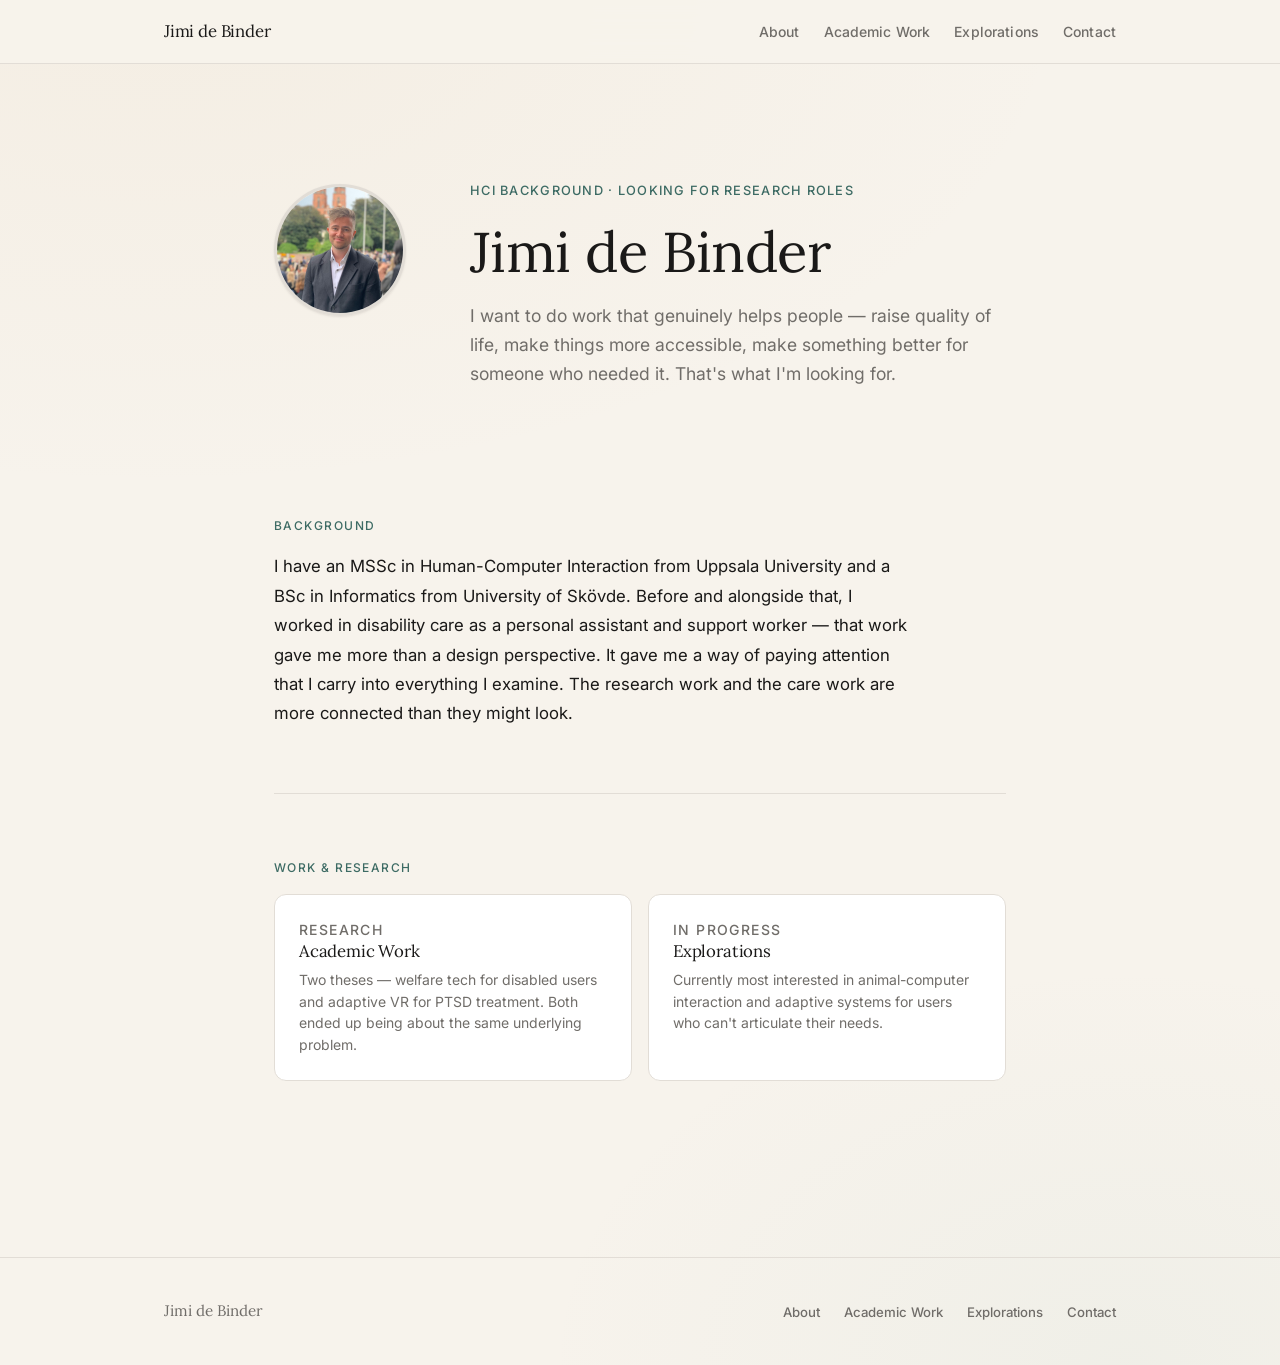
==== index.html @ 4f7fe260 "Remove experience page from nav/footer, update explorations and contact copy Co-Authored-By: Claude " ====
<!DOCTYPE html>
<html lang="en">
<head>
  <meta charset="UTF-8">
  <meta name="viewport" content="width=device-width, initial-scale=1.0">
  <title>Jimi de Binder — HCI & Interaction Design</title>
  <meta name="description" content="HCI graduate and interaction designer with a background in adaptive systems, assistive technology, and disability care. Looking for research roles.">
  <link rel="preconnect" href="https://fonts.googleapis.com">
  <link rel="preconnect" href="https://fonts.gstatic.com" crossorigin>
  <link href="https://fonts.googleapis.com/css2?family=Lora:ital,wght@0,400;0,500;0,600;1,400;1,500&family=Inter:wght@300;400;500;600&display=swap" rel="stylesheet">
  <link rel="stylesheet" href="styles.css">
</head>
<body>

  <nav class="site-nav">
    <div class="nav-inner">
      <a href="index.html" class="nav-logo">Jimi de Binder</a>
      <button class="nav-toggle" aria-label="Toggle navigation" aria-expanded="false">
        <span></span><span></span><span></span>
      </button>
      <ul class="nav-links">
        <li><a href="about.html">About</a></li>
        <li><a href="academic.html">Academic Work</a></li>
        <li><a href="explorations.html">Explorations</a></li>
        <li><a href="contact.html">Contact</a></li>
      </ul>
    </div>
  </nav>

  <main>
    <div class="container">

      <section class="hero">
        <div class="hero-photo-wrap">
          <img src="jimi.jpg" alt="Jimi de Binder" class="hero-photo">
          <p class="hero-photo-caption">Taken outside the building where the graduation ceremony was held in Uppsala, 2024.</p>
        </div>
        <div class="hero-text">
          <span class="hero-label">HCI Background &middot; Looking for Research Roles</span>
          <h1>Jimi de Binder</h1>
          <p class="hero-subtitle">I want to do work that genuinely helps people — raise quality of life, make things more accessible, make something better for someone who needed it. That's what I'm looking for.</p>
        </div>
      </section>

      <section class="section reveal">
        <span class="section-label">Background</span>
        <p style="font-size: 1.05rem; line-height: 1.75; max-width: 640px;">I have an MSSc in Human-Computer Interaction from Uppsala University and a BSc in Informatics from University of Skövde. Before and alongside that, I worked in disability care as a personal assistant and support worker — that work gave me more than a design perspective. It gave me a way of paying attention that I carry into everything I examine. The research work and the care work are more connected than they might look.</p>
      </section>

      <section class="section reveal" style="transition-delay: 0.05s">
        <span class="section-label">Work &amp; Research</span>
        <div class="section-cards">
          <a href="academic.html" class="section-card">
            <p class="section-card-label">Research</p>
            <h3>Academic Work</h3>
            <p>Two theses — welfare tech for disabled users and adaptive VR for PTSD treatment. Both ended up being about the same underlying problem.</p>
          </a>
          <a href="explorations.html" class="section-card">
            <p class="section-card-label">In progress</p>
            <h3>Explorations</h3>
            <p>Currently most interested in animal-computer interaction and adaptive systems for users who can't articulate their needs.</p>
          </a>
        </div>
      </section>

    </div>
  </main>

  <footer class="site-footer">
    <div class="footer-inner">
      <span class="footer-name">Jimi de Binder</span>
      <ul class="footer-links">
        <li><a href="about.html">About</a></li>
        <li><a href="academic.html">Academic Work</a></li>
        <li><a href="explorations.html">Explorations</a></li>
        <li><a href="contact.html">Contact</a></li>
      </ul>
    </div>
  </footer>

  <script src="script.js"></script>
</body>
</html>
---- styles.css ----
@import url('https://fonts.googleapis.com/css2?family=Lora:ital,wght@0,400;0,500;0,600;1,400;1,500&family=Inter:wght@300;400;500;600&display=swap');

/* ===== CUSTOM PROPERTIES ===== */
:root {
  --color-bg: #F7F3EC;
  --color-surface: #FFFFFF;
  --color-text: #1A1918;
  --color-text-muted: #706D69;
  --color-accent: #3D6B64;
  --color-accent-dark: #2E5450;
  --color-accent-light: #E6F0EF;
  --color-border: #E2DDD6;
  --color-nav-bg: rgba(247, 243, 236, 0.96);

  --font-display: 'Lora', Georgia, serif;
  --font-body: 'Inter', system-ui, -apple-system, sans-serif;

  --space-xs: 0.5rem;
  --space-sm: 1rem;
  --space-md: 1.5rem;
  --space-lg: 2.5rem;
  --space-xl: 4rem;
  --space-2xl: 7rem;

  --max-width: 780px;
  --nav-height: 64px;

  --radius-sm: 6px;
  --radius-md: 12px;

  --transition-fast: 150ms ease;
  --transition-base: 250ms ease;
  --transition-slow: 450ms ease;

  --shadow-sm: 0 1px 3px rgba(26, 25, 24, 0.06), 0 1px 2px rgba(26, 25, 24, 0.04);
  --shadow-md: 0 4px 16px rgba(26, 25, 24, 0.09), 0 2px 4px rgba(26, 25, 24, 0.05);
}

/* ===== RESET ===== */
*, *::before, *::after {
  box-sizing: border-box;
  margin: 0;
  padding: 0;
}

html {
  scroll-behavior: smooth;
  font-size: 16px;
}

body {
  font-family: var(--font-body);
  background-color: var(--color-bg);
  background-image:
    radial-gradient(ellipse 110% 55% at 12% 0%, rgba(215, 185, 140, 0.09) 0%, transparent 65%),
    radial-gradient(ellipse 70% 45% at 88% 100%, rgba(140, 185, 175, 0.07) 0%, transparent 65%);
  color: var(--color-text);
  line-height: 1.7;
  -webkit-font-smoothing: antialiased;
  -moz-osx-font-smoothing: grayscale;
}

::selection {
  background: var(--color-accent-light);
  color: var(--color-accent-dark);
}

:focus-visible {
  outline: 2px solid var(--color-accent);
  outline-offset: 3px;
  border-radius: 3px;
}

/* ===== TYPOGRAPHY ===== */
h1, h2, h3, h4 {
  font-family: var(--font-display);
  font-weight: 400;
  line-height: 1.2;
  letter-spacing: -0.01em;
  text-rendering: optimizeLegibility;
}

h1 { font-size: clamp(2.2rem, 5.5vw, 3.5rem); }
h2 { font-size: clamp(1.5rem, 3vw, 2rem); }
h3 { font-size: clamp(1.1rem, 2vw, 1.4rem); }
h4 { font-size: 1.05rem; }

p {
  margin-bottom: var(--space-sm);
}

p:last-child {
  margin-bottom: 0;
}

a {
  color: var(--color-accent);
  text-decoration: none;
  transition: color var(--transition-fast);
}

a:hover {
  color: var(--color-accent-dark);
}

/* ===== LAYOUT ===== */
.container {
  max-width: var(--max-width);
  margin: 0 auto;
  padding: 0 var(--space-md);
}

main {
  padding-bottom: var(--space-2xl);
  min-height: calc(100vh - var(--nav-height) - 160px);
}

/* ===== NAVIGATION ===== */
.site-nav {
  position: sticky;
  top: 0;
  z-index: 100;
  background: var(--color-nav-bg);
  backdrop-filter: blur(14px);
  -webkit-backdrop-filter: blur(14px);
  border-bottom: 1px solid var(--color-border);
  height: var(--nav-height);
}

.nav-inner {
  display: flex;
  align-items: center;
  justify-content: space-between;
  height: 100%;
  max-width: 1000px;
  margin: 0 auto;
  padding: 0 var(--space-md);
}

.nav-logo {
  font-family: var(--font-display);
  font-size: 1.05rem;
  font-weight: 400;
  color: var(--color-text);
  letter-spacing: -0.01em;
  transition: color var(--transition-fast);
}

.nav-logo:hover {
  color: var(--color-accent);
}

.nav-links {
  display: flex;
  list-style: none;
  gap: var(--space-md);
}

.nav-links a {
  font-size: 0.875rem;
  font-weight: 500;
  color: var(--color-text-muted);
  letter-spacing: 0.01em;
  padding-bottom: 3px;
  border-bottom: 2px solid transparent;
  transition: color var(--transition-fast), border-color var(--transition-fast);
}

.nav-links a:hover {
  color: var(--color-text);
  border-bottom-color: var(--color-border);
}

.nav-links a.active {
  color: var(--color-text);
  border-bottom-color: var(--color-accent);
}

/* Mobile nav */
.nav-toggle {
  display: none;
  flex-direction: column;
  justify-content: center;
  background: none;
  border: none;
  cursor: pointer;
  padding: var(--space-xs);
  color: var(--color-text);
  gap: 5px;
}

.nav-toggle span {
  display: block;
  width: 22px;
  height: 2px;
  background: currentColor;
  border-radius: 2px;
  transition: transform var(--transition-base), opacity var(--transition-base);
}

.nav-toggle[aria-expanded="true"] span:nth-child(1) {
  transform: translateY(7px) rotate(45deg);
}

.nav-toggle[aria-expanded="true"] span:nth-child(2) {
  opacity: 0;
}

.nav-toggle[aria-expanded="true"] span:nth-child(3) {
  transform: translateY(-7px) rotate(-45deg);
}

@media (max-width: 640px) {
  .nav-toggle {
    display: flex;
  }

  .nav-links {
    display: none;
    position: absolute;
    top: var(--nav-height);
    left: 0;
    right: 0;
    background: var(--color-bg);
    border-bottom: 1px solid var(--color-border);
    flex-direction: column;
    padding: var(--space-sm) var(--space-md) var(--space-md);
    gap: var(--space-sm);
    box-shadow: 0 8px 24px rgba(26, 25, 24, 0.06);
  }

  .nav-links.open {
    display: flex;
  }

  .nav-links a {
    font-size: 1rem;
    padding: var(--space-xs) 0;
  }
}

/* ===== HERO (landing page) ===== */
.hero {
  display: flex;
  align-items: flex-start;
  gap: var(--space-xl);
  padding: var(--space-2xl) 0 var(--space-xl);
  animation: fadeUp 0.7s ease forwards;
}

.hero-photo-wrap {
  flex-shrink: 0;
  position: relative;
}

.hero-photo {
  width: 132px;
  height: 132px;
  border-radius: 50%;
  object-fit: cover;
  object-position: center top;
  display: block;
  border: 3px solid var(--color-border);
  box-shadow: var(--shadow-sm);
  margin-top: 0.5rem;
  transform: scale(1);
  transition: transform 1.5s ease-out;
}

.hero-photo-wrap:hover .hero-photo {
  transform: scale(1.175);
  transition: transform 0.3s ease-out;
}

.hero-photo-caption {
  position: absolute;
  top: calc(100% + 0.5rem);
  left: 50%;
  transform: translateX(-50%);
  width: 180px;
  text-align: center;
  font-size: 0.7rem;
  line-height: 1.45;
  color: var(--color-text-muted);
  opacity: 0;
  pointer-events: none;
  transition: opacity 1.5s ease-out;
}

.hero-photo-wrap:hover .hero-photo-caption {
  opacity: 1;
  transition: opacity 0.3s ease-out;
}

@media (hover: none) {
  .hero-photo-caption { display: none; }
}

@keyframes textPulse {
  0%   { transform: scale(1); opacity: 1; }
  35%  { transform: scale(1.015); opacity: 0.78; }
  100% { transform: scale(1); opacity: 1; }
}

.hero-photo-wrap:hover + .hero-text .hero-label,
.hero-photo-wrap:hover + .hero-text h1 {
  animation: textPulse 0.55s ease-out forwards;
}

.hero-text {
  flex: 1;
}

@media (max-width: 520px) {
  .hero {
    flex-direction: column;
    gap: var(--space-md);
  }

  .hero-photo {
    width: 90px;
    height: 90px;
    margin-top: 0;
  }

  .hero-photo-caption {
    width: 130px;
  }
}

@keyframes fadeUp {
  from { opacity: 0; transform: translateY(14px); }
  to   { opacity: 1; transform: translateY(0); }
}

.hero-label {
  display: inline-block;
  font-size: 0.8rem;
  font-weight: 500;
  letter-spacing: 0.1em;
  text-transform: uppercase;
  color: var(--color-accent);
  margin-bottom: var(--space-sm);
}

.hero h1 {
  margin-bottom: var(--space-sm);
}

.hero-subtitle {
  font-size: clamp(0.975rem, 2vw, 1.1rem);
  color: var(--color-text-muted);
  max-width: 560px;
  line-height: 1.65;
  margin-bottom: 0;
}

/* ===== PAGE HEADER ===== */
.page-header {
  padding: var(--space-xl) 0 var(--space-lg);
  border-bottom: 1px solid var(--color-border);
  margin-bottom: var(--space-xl);
  animation: fadeUp 0.7s ease forwards;
}

.page-header-label {
  display: inline-block;
  font-size: 0.8rem;
  font-weight: 500;
  letter-spacing: 0.1em;
  text-transform: uppercase;
  color: var(--color-accent);
  margin-bottom: var(--space-xs);
}

.page-header h1 {
  margin-bottom: var(--space-xs);
}

.page-header .lead {
  color: var(--color-text-muted);
  font-size: 1.05rem;
  max-width: 560px;
  line-height: 1.65;
  margin: 0;
}

/* ===== SECTIONS ===== */
.section {
  padding: var(--space-xl) 0;
}

.section + .section {
  border-top: 1px solid var(--color-border);
}

.section-label {
  display: block;
  font-size: 0.75rem;
  font-weight: 500;
  letter-spacing: 0.12em;
  text-transform: uppercase;
  color: var(--color-accent);
  margin-bottom: var(--space-sm);
}

/* ===== SCROLL REVEAL ===== */
.reveal {
  opacity: 0;
  transform: translateY(18px);
  transition: opacity var(--transition-slow), transform var(--transition-slow);
}

.reveal.visible {
  opacity: 1;
  transform: translateY(0);
}

/* ===== LANDING PAGE SECTION CARDS ===== */
.section-cards {
  display: grid;
  grid-template-columns: repeat(auto-fit, minmax(200px, 1fr));
  gap: var(--space-sm);
  margin-top: var(--space-sm);
}

.section-card {
  display: block;
  background: var(--color-surface);
  border: 1px solid var(--color-border);
  border-radius: var(--radius-md);
  padding: var(--space-md) var(--space-md) var(--space-md);
  color: var(--color-text);
  transition: box-shadow var(--transition-base), transform var(--transition-base), border-color var(--transition-base);
}

.section-card:hover {
  box-shadow: var(--shadow-md);
  transform: translateY(-2px);
  border-color: var(--color-accent);
  color: var(--color-text);
}

.section-card-label {
  font-size: 0.72rem;
  font-weight: 500;
  letter-spacing: 0.1em;
  text-transform: uppercase;
  color: var(--color-accent);
  margin-bottom: 0.35em;
}

.section-card h3 {
  font-size: 1.05rem;
  margin-bottom: 0.5rem;
  color: var(--color-text);
}

.section-card p {
  font-size: 0.875rem;
  color: var(--color-text-muted);
  line-height: 1.55;
  margin: 0;
}

/* ===== ABOUT PAGE ===== */
.about-hero {
  display: flex;
  gap: var(--space-xl);
  align-items: flex-start;
  padding: var(--space-xl) 0 var(--space-lg);
  border-bottom: 1px solid var(--color-border);
  animation: fadeUp 0.7s ease forwards;
}

.about-photo {
  width: 155px;
  height: 195px;
  object-fit: cover;
  object-position: center top;
  border-radius: var(--radius-md);
  flex-shrink: 0;
  border: 1px solid var(--color-border);
}

.about-hero-text {
  padding-top: var(--space-xs);
}

.about-hero-text h1 {
  margin-bottom: var(--space-sm);
}

.about-hero-text .lead {
  font-size: 1.05rem;
  color: var(--color-text-muted);
  line-height: 1.65;
  margin: 0;
}

@media (max-width: 520px) {
  .about-hero {
    flex-direction: column;
    gap: var(--space-md);
  }

  .about-photo {
    width: 120px;
    height: 150px;
  }
}

.about-section-text {
  font-size: 1rem;
  line-height: 1.75;
}

.about-section-text p {
  margin-bottom: var(--space-sm);
}

/* Image grid for about page */
.image-grid {
  display: grid;
  grid-template-columns: repeat(2, 1fr);
  gap: var(--space-sm);
  margin-top: var(--space-md);
}

.image-grid-cell {
  overflow: hidden;
  border-radius: var(--radius-md);
  border: 1px solid var(--color-border);
}

.image-grid img {
  width: 100%;
  aspect-ratio: 4 / 3;
  object-fit: cover;
  display: block;
  cursor: zoom-in;
  transform: scale(1);
  transition: transform 1.5s ease-out;
}

.image-grid-cell:hover img {
  transform: scale(1.22);
  transition: transform 0.3s ease-out;
}

@media (hover: none) {
  .image-grid-cell:hover img {
    transform: none;
  }
}

.image-placeholder {
  aspect-ratio: 4 / 3;
  background: var(--color-accent-light);
  border: 1px dashed var(--color-border);
  border-radius: var(--radius-md);
  display: flex;
  align-items: center;
  justify-content: center;
  color: var(--color-text-muted);
  font-size: 0.8rem;
  font-style: italic;
}

/* ===== THESIS CARDS ===== */
.thesis-list {
  display: flex;
  flex-direction: column;
  gap: var(--space-lg);
}

.thesis-card {
  background: var(--color-surface);
  border: 1px solid var(--color-border);
  border-top: 4px solid var(--color-accent);
  border-radius: var(--radius-md);
  padding: var(--space-lg);
  transition: box-shadow var(--transition-base), transform var(--transition-base);
}

.thesis-card:hover {
  box-shadow: var(--shadow-md);
  transform: translateY(-2px);
}

.thesis-tags {
  display: flex;
  gap: 0.5rem;
  flex-wrap: wrap;
  margin-bottom: var(--space-md);
}

/* First tag (Master's / Bachelor's Thesis) rendered as a solid badge */
.thesis-tags .tag:first-child {
  background: var(--color-accent);
  color: #fff;
  font-weight: 600;
  letter-spacing: 0.05em;
}

.tag {
  display: inline-flex;
  align-items: center;
  font-size: 0.72rem;
  font-weight: 500;
  letter-spacing: 0.04em;
  padding: 0.22em 0.75em;
  border-radius: 100px;
  background: var(--color-accent-light);
  color: var(--color-accent-dark);
}

.thesis-card h3 {
  margin-bottom: 0.35rem;
  line-height: 1.3;
}

.thesis-institution {
  font-size: 0.875rem;
  color: var(--color-text-muted);
  margin-bottom: var(--space-md);
}

.thesis-description {
  font-size: 0.975rem;
  line-height: 1.72;
}

.thesis-description p {
  margin-bottom: var(--space-sm);
}

.thesis-highlights {
  margin-top: var(--space-md);
  padding-top: var(--space-md);
  border-top: 1px solid var(--color-border);
}

.thesis-highlights-label {
  font-size: 0.75rem;
  font-weight: 500;
  letter-spacing: 0.1em;
  text-transform: uppercase;
  color: var(--color-text-muted);
  margin-bottom: var(--space-xs);
}

.highlights-list {
  list-style: none;
  display: flex;
  flex-direction: column;
  gap: 0.45rem;
  margin: 0;
}

.highlights-list li {
  font-size: 0.9rem;
  padding-left: 1.3em;
  position: relative;
  line-height: 1.55;
}

.highlights-list li::before {
  content: '→';
  position: absolute;
  left: 0;
  color: var(--color-accent);
  font-size: 0.8em;
  top: 0.15em;
}

/* ===== ASSIGNMENT CARDS ===== */
.assignment-row {
  display: flex;
  flex-direction: column;
  gap: var(--space-md);
  margin-top: var(--space-lg);
}

.assignment-card {
  background: var(--color-surface);
  border: 1px solid var(--color-border);
  border-left: 3px solid var(--color-accent);
  border-radius: var(--radius-md);
  overflow: hidden;
  display: flex;
  flex-direction: column;
  transition: box-shadow var(--transition-base), transform var(--transition-base);
}

.assignment-card:hover {
  box-shadow: var(--shadow-md);
  transform: translateY(-2px);
}

.assignment-card.is-expanded {
  transform: none;
  box-shadow: var(--shadow-md);
}

.assignment-card-inner {
  padding: var(--space-lg);
  flex: 1;
}

.assignment-tag-row {
  display: flex;
  flex-wrap: wrap;
  gap: 0.35rem;
  padding-bottom: var(--space-sm);
  margin-bottom: var(--space-sm);
  border-bottom: 1px solid var(--color-border);
}

.assignment-card h4 {
  font-family: var(--font-display);
  font-size: 1.05rem;
  font-weight: 500;
  color: var(--color-text);
  margin: 0 0 var(--space-sm);
  padding-bottom: var(--space-sm);
  border-bottom: 1px solid var(--color-border);
  line-height: 1.3;
}

.assignment-pdf-link {
  display: flex;
  align-items: center;
  gap: 0.35rem;
  font-family: var(--font-body);
  font-size: 0.78rem;
  font-weight: 500;
  color: var(--color-accent);
  padding-bottom: var(--space-sm);
  margin-bottom: var(--space-sm);
  border-bottom: 1px solid var(--color-border);
  text-decoration: none;
  margin-bottom: var(--space-sm);
  transition: color 0.15s ease, gap 0.15s ease;
}

.assignment-pdf-link svg {
  width: 13px;
  height: 13px;
  flex-shrink: 0;
}

.assignment-pdf-link:hover {
  color: var(--color-accent-dark);
  gap: 0.5rem;
}

.assignment-preview {
  font-size: 0.85rem;
  color: var(--color-text-muted);
  line-height: 1.65;
  margin: 0;
}

.assignment-toggle {
  display: flex;
  align-items: center;
  justify-content: space-between;
  width: 100%;
  background: none;
  border: none;
  border-top: 1px solid var(--color-border);
  padding: 0.7rem var(--space-lg);
  cursor: pointer;
  font-family: var(--font-body);
  font-size: 0.78rem;
  font-weight: 500;
  color: var(--color-text-muted);
  text-align: left;
  transition: color 0.15s ease, background 0.15s ease;
}

.assignment-toggle:hover {
  color: var(--color-accent);
  background: var(--color-accent-light);
}

.assignment-toggle:focus-visible {
  outline: 2px solid var(--color-accent);
  outline-offset: -2px;
}

.assignment-chevron {
  flex-shrink: 0;
  width: 16px;
  height: 16px;
  display: flex;
  align-items: center;
  justify-content: center;
  transition: transform 0.3s ease;
}

.assignment-chevron svg {
  width: 13px;
  height: 13px;
}

.assignment-card.is-expanded .assignment-chevron {
  transform: rotate(180deg);
}

.assignment-card.is-expanded .assignment-toggle {
  color: var(--color-accent);
}

.assignment-body {
  display: grid;
  grid-template-rows: 0fr;
  transition: grid-template-rows 0.35s ease;
}

.assignment-card.is-expanded .assignment-body {
  grid-template-rows: 1fr;
}

.assignment-body-inner {
  overflow: hidden;
}

.assignment-body-content {
  padding: var(--space-sm) var(--space-lg) var(--space-lg);
  border-top: 1px solid var(--color-border);
}

.assignment-body-content p {
  font-size: 0.875rem;
  line-height: 1.75;
  color: var(--color-text);
  margin: 0 0 var(--space-sm);
}

.assignment-body-content p:last-child {
  margin-bottom: 0;
}

/* Roomier on large screens */
@media (min-width: 1100px) {
  .assignment-card-inner {
    padding: var(--space-lg);
  }
  .assignment-toggle {
    padding: 0.75rem var(--space-lg);
  }
  .assignment-body-content {
    padding: var(--space-sm) var(--space-lg) var(--space-lg);
  }
  .assignment-card h4 {
    font-size: 1.15rem;
  }
  .assignment-preview {
    font-size: 0.9rem;
  }
}

@media (prefers-reduced-motion: reduce) {
  .assignment-card {
    transition: border-color 0.2s ease;
  }
  .assignment-card:hover {
    transform: none;
  }
  .assignment-body,
  .assignment-chevron {
    transition: none;
  }
}

/* ===== EXPERIENCE ===== */
.experience-list {
  display: flex;
  flex-direction: column;
}

.experience-item {
  padding: var(--space-lg) 0;
  border-bottom: 1px solid var(--color-border);
}

.experience-item:last-child {
  border-bottom: none;
}

.experience-header {
  display: flex;
  justify-content: space-between;
  align-items: baseline;
  flex-wrap: wrap;
  gap: var(--space-xs);
  margin-bottom: 0.3rem;
}

.experience-role {
  font-family: var(--font-display);
  font-size: 1.25rem;
  font-weight: 400;
}

.experience-period {
  font-size: 0.825rem;
  color: var(--color-text-muted);
  font-weight: 500;
  white-space: nowrap;
  font-variant-numeric: tabular-nums;
}

.experience-org {
  font-size: 0.875rem;
  color: var(--color-accent);
  font-weight: 500;
  margin-bottom: var(--space-sm);
}

.experience-description {
  font-size: 0.975rem;
  line-height: 1.72;
}

.experience-description p {
  margin-bottom: var(--space-xs);
}

/* ===== EXPLORATIONS ===== */
.exploration-card {
  background: var(--color-surface);
  border: 1px solid var(--color-border);
  border-radius: var(--radius-md);
  padding: var(--space-lg);
  position: relative;
  overflow: hidden;
  transition: box-shadow var(--transition-base), transform var(--transition-base);
}

.exploration-card.is-expandable:hover {
  box-shadow: var(--shadow-md);
  transform: translateY(-1px);
}

.exploration-card::after {
  content: '';
  position: absolute;
  top: 0;
  left: 0;
  right: 0;
  height: 2px;
  background: linear-gradient(90deg, var(--color-accent) 0%, transparent 100%);
}

.exploration-status {
  display: inline-flex;
  align-items: center;
  gap: 0.45em;
  font-size: 0.75rem;
  font-weight: 500;
  letter-spacing: 0.08em;
  text-transform: uppercase;
  color: var(--color-text-muted);
  margin-bottom: var(--space-sm);
}

.status-dot {
  display: inline-block;
  width: 6px;
  height: 6px;
  border-radius: 50%;
  background: var(--color-accent);
  animation: pulse 2.2s ease-in-out infinite;
}

@keyframes pulse {
  0%, 100% { opacity: 1; transform: scale(1); }
  50% { opacity: 0.35; transform: scale(0.85); }
}

.exploration-card h3 {
  margin-bottom: 0.5rem;
}

.exploration-card .card-body {
  font-size: 0.975rem;
  color: var(--color-text-muted);
  line-height: 1.72;
}

.exploration-list {
  display: flex;
  flex-direction: column;
  gap: var(--space-sm);
  margin-bottom: var(--space-md);
}

.exploration-card.card-tinted {
  background: var(--color-accent-light);
}

.placeholder-note {
  margin-top: var(--space-lg);
  padding: var(--space-md) var(--space-lg);
  border: 1px dashed var(--color-border);
  border-radius: var(--radius-md);
  text-align: center;
}

.placeholder-note p {
  font-size: 0.9rem;
  color: var(--color-text-muted);
  font-style: italic;
  margin: 0;
}

/* Exploration card expand */
.exploration-toggle {
  display: inline-flex;
  align-items: center;
  gap: 0.4rem;
  background: none;
  border: none;
  padding: 0;
  margin-top: var(--space-sm);
  cursor: pointer;
  font-family: var(--font-body);
  font-size: 0.825rem;
  font-weight: 500;
  color: var(--color-accent);
  transition: color 0.15s ease, gap 0.15s ease;
}

.exploration-toggle:hover {
  color: var(--color-accent-dark);
  gap: 0.55rem;
}

.exploration-toggle:focus-visible {
  outline: 2px solid var(--color-accent);
  outline-offset: 3px;
  border-radius: 2px;
}

.exploration-chevron {
  display: flex;
  align-items: center;
  transition: transform 0.3s ease;
}

.exploration-chevron svg {
  width: 14px;
  height: 14px;
}

.exploration-card.is-expanded .exploration-chevron {
  transform: rotate(180deg);
}

.exploration-body {
  display: grid;
  grid-template-rows: 0fr;
  transition: grid-template-rows 0.4s ease;
}

.exploration-card.is-expanded .exploration-body {
  grid-template-rows: 1fr;
}

.exploration-body-inner {
  overflow: hidden;
}

.exploration-body-content {
  margin-top: var(--space-md);
  padding-top: var(--space-md);
  border-top: 1px solid rgba(61, 107, 100, 0.18);
  display: flex;
  flex-direction: column;
  gap: var(--space-sm);
}

.exploration-body-content p {
  font-size: 0.9rem;
  line-height: 1.75;
  color: var(--color-text);
  margin: 0;
}

.exploration-figure {
  display: block;
  width: 100%;
  border-radius: var(--radius-sm);
  border: 1px solid var(--color-border);
  cursor: zoom-in;
  transition: opacity 0.2s ease, box-shadow 0.2s ease;
}

.exploration-figure:hover {
  opacity: 0.92;
  box-shadow: var(--shadow-md);
}

.exploration-figure-caption {
  font-size: 0.78rem;
  color: var(--color-text-muted);
  font-style: italic;
  margin: 0;
  text-align: center;
}

/* ===== LIGHTBOX ===== */
.lightbox {
  display: none;
  position: fixed;
  inset: 0;
  z-index: 900;
  background: rgba(15, 13, 11, 0.88);
  backdrop-filter: blur(6px);
  align-items: center;
  justify-content: center;
}

.lightbox.is-open {
  display: flex;
}

.lightbox-close {
  position: absolute;
  top: 1rem;
  right: 1rem;
  background: rgba(255, 255, 255, 0.12);
  border: 1px solid rgba(255, 255, 255, 0.18);
  color: #fff;
  border-radius: 50%;
  width: 40px;
  height: 40px;
  display: flex;
  align-items: center;
  justify-content: center;
  cursor: pointer;
  transition: background 0.15s ease;
  z-index: 901;
}

.lightbox-close:hover {
  background: rgba(255, 255, 255, 0.22);
}

.lightbox-close svg {
  width: 18px;
  height: 18px;
}

.lightbox-hint {
  position: absolute;
  bottom: 1.5rem;
  left: 50%;
  transform: translateX(-50%);
  display: flex;
  align-items: center;
  gap: 0.75rem;
  background: rgba(0, 0, 0, 0.55);
  backdrop-filter: blur(8px);
  border: 1px solid rgba(255, 255, 255, 0.12);
  border-radius: 100px;
  padding: 0.45rem 1rem;
  font-family: var(--font-body);
  font-size: 0.72rem;
  color: rgba(255, 255, 255, 0.82);
  white-space: nowrap;
  pointer-events: none;
  user-select: none;
  letter-spacing: 0.02em;
}

.lightbox-hint kbd {
  display: inline-block;
  background: rgba(255, 255, 255, 0.15);
  border: 1px solid rgba(255, 255, 255, 0.25);
  border-radius: 4px;
  padding: 0.1em 0.45em;
  font-family: var(--font-body);
  font-size: 0.68rem;
  font-weight: 600;
  color: #fff;
  letter-spacing: 0.03em;
}

.lightbox-hint-sep {
  color: rgba(255, 255, 255, 0.3);
}

.lightbox-img-wrap {
  max-width: 92vw;
  max-height: 90vh;
  overflow: auto;
  cursor: zoom-in;
  border-radius: var(--radius-sm);
  line-height: 0;
}

.lightbox-img-wrap.is-zoomed {
  cursor: zoom-out;
}

.lightbox-img-wrap img {
  display: block;
  max-width: 80vw;
  max-height: 80vh;
  object-fit: contain;
  border-radius: var(--radius-sm);
  user-select: none;
  transition: max-width 0.25s ease, max-height 0.25s ease;
}

/* Zoom level 1 — moderate */
.lightbox-img-wrap.zoom-1 {
  cursor: zoom-in;
}

.lightbox-img-wrap.zoom-1 img {
  max-width: 165vw;
  max-height: 165vh;
}

/* Zoom level 2 — full native resolution */
.lightbox-img-wrap.zoom-2 {
  cursor: zoom-out;
}

.lightbox-img-wrap.zoom-2 img {
  max-width: none;
  max-height: none;
  width: auto;
  height: auto;
}

@media (prefers-reduced-motion: reduce) {
  .exploration-body,
  .exploration-chevron,
  .lightbox-img-wrap img {
    transition: none;
  }
}

/* ===== CONTACT ===== */
.contact-intro {
  font-size: 1.05rem;
  color: var(--color-text-muted);
  max-width: 480px;
  line-height: 1.7;
  margin-bottom: var(--space-xl);
}

.contact-links {
  display: flex;
  flex-direction: column;
  gap: var(--space-sm);
  max-width: 480px;
}

.contact-link {
  display: flex;
  align-items: center;
  gap: var(--space-md);
  padding: var(--space-md);
  background: var(--color-surface);
  border: 1px solid var(--color-border);
  border-radius: var(--radius-md);
  color: var(--color-text);
  transition: box-shadow var(--transition-base), transform var(--transition-base), border-color var(--transition-base);
}

.contact-link:hover {
  box-shadow: var(--shadow-md);
  transform: translateY(-2px);
  border-color: var(--color-accent);
  color: var(--color-text);
}

.contact-icon {
  width: 42px;
  height: 42px;
  background: var(--color-accent-light);
  border-radius: var(--radius-sm);
  display: flex;
  align-items: center;
  justify-content: center;
  flex-shrink: 0;
  color: var(--color-accent);
}

.contact-icon svg {
  width: 18px;
  height: 18px;
}

.contact-link-text {
  display: flex;
  flex-direction: column;
  gap: 0.15em;
}

.contact-link-label {
  font-size: 0.72rem;
  font-weight: 500;
  letter-spacing: 0.1em;
  text-transform: uppercase;
  color: var(--color-text-muted);
}

.contact-link-value {
  font-size: 0.975rem;
  color: var(--color-text);
  font-weight: 500;
}

/* ===== FOOTER ===== */
.site-footer {
  padding: var(--space-lg) 0;
  border-top: 1px solid var(--color-border);
}

.footer-inner {
  display: flex;
  justify-content: space-between;
  align-items: center;
  flex-wrap: wrap;
  gap: var(--space-sm);
  max-width: 1000px;
  margin: 0 auto;
  padding: 0 var(--space-md);
}

.footer-name {
  font-family: var(--font-display);
  font-size: 0.95rem;
  color: var(--color-text-muted);
}

.footer-links {
  display: flex;
  gap: var(--space-md);
  list-style: none;
  flex-wrap: wrap;
}

.footer-links a {
  font-size: 0.825rem;
  color: var(--color-text-muted);
  font-weight: 500;
  transition: color var(--transition-fast);
}

.footer-links a:hover {
  color: var(--color-accent);
}

/* ===== REDUCED MOTION ===== */
@media (prefers-reduced-motion: reduce) {
  html { scroll-behavior: auto; }

  *, *::before, *::after {
    animation-duration: 0.01ms !important;
    animation-iteration-count: 1 !important;
    transition-duration: 0.01ms !important;
  }

  .reveal {
    opacity: 1;
    transform: none;
  }

  .thesis-card:hover,
  .section-card:hover,
  .contact-link:hover {
    transform: none;
  }
}
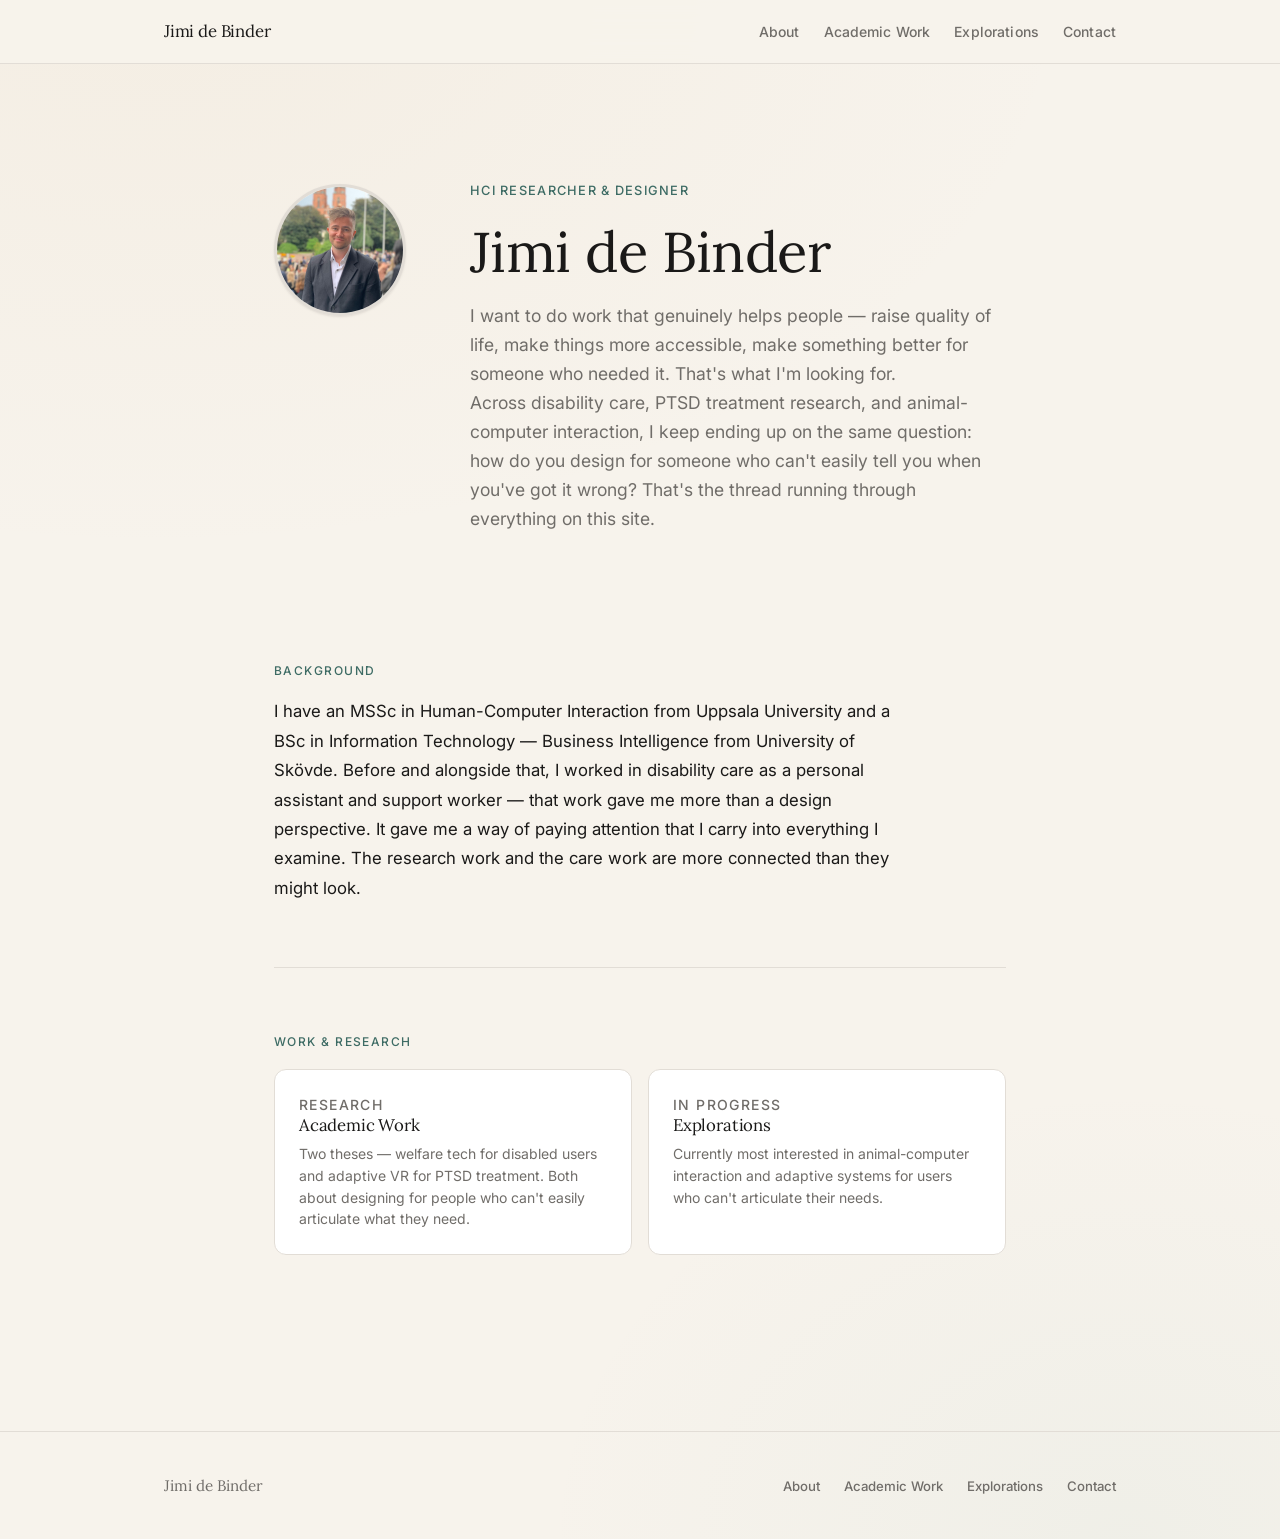
==== commit 65cca320: "Tighten copy, rewrite thesis descriptions, remove placeholder card" ====
--- a/index.html
+++ b/index.html
@@ -36,15 +36,16 @@
           <p class="hero-photo-caption">Taken outside the building where the graduation ceremony was held in Uppsala, 2024.</p>
         </div>
         <div class="hero-text">
-          <span class="hero-label">HCI Background &middot; Looking for Research Roles</span>
+          <span class="hero-label">HCI researcher &amp; designer</span>
           <h1>Jimi de Binder</h1>
           <p class="hero-subtitle">I want to do work that genuinely helps people — raise quality of life, make things more accessible, make something better for someone who needed it. That's what I'm looking for.</p>
+          <p class="hero-subtitle">Across disability care, PTSD treatment research, and animal-computer interaction, I keep ending up on the same question: how do you design for someone who can't easily tell you when you've got it wrong? That's the thread running through everything on this site.</p>
         </div>
       </section>
 
       <section class="section reveal">
         <span class="section-label">Background</span>
-        <p style="font-size: 1.05rem; line-height: 1.75; max-width: 640px;">I have an MSSc in Human-Computer Interaction from Uppsala University and a BSc in Informatics from University of Skövde. Before and alongside that, I worked in disability care as a personal assistant and support worker — that work gave me more than a design perspective. It gave me a way of paying attention that I carry into everything I examine. The research work and the care work are more connected than they might look.</p>
+        <p style="font-size: 1.05rem; line-height: 1.75; max-width: 640px;">I have an MSSc in Human-Computer Interaction from Uppsala University and a BSc in Information Technology — Business Intelligence from University of Skövde. Before and alongside that, I worked in disability care as a personal assistant and support worker — that work gave me more than a design perspective. It gave me a way of paying attention that I carry into everything I examine. The research work and the care work are more connected than they might look.</p>
       </section>
 
       <section class="section reveal" style="transition-delay: 0.05s">
@@ -53,7 +54,7 @@
           <a href="academic.html" class="section-card">
             <p class="section-card-label">Research</p>
             <h3>Academic Work</h3>
-            <p>Two theses — welfare tech for disabled users and adaptive VR for PTSD treatment. Both ended up being about the same underlying problem.</p>
+            <p>Two theses — welfare tech for disabled users and adaptive VR for PTSD treatment. Both about designing for people who can't easily articulate what they need.</p>
           </a>
           <a href="explorations.html" class="section-card">
             <p class="section-card-label">In progress</p>
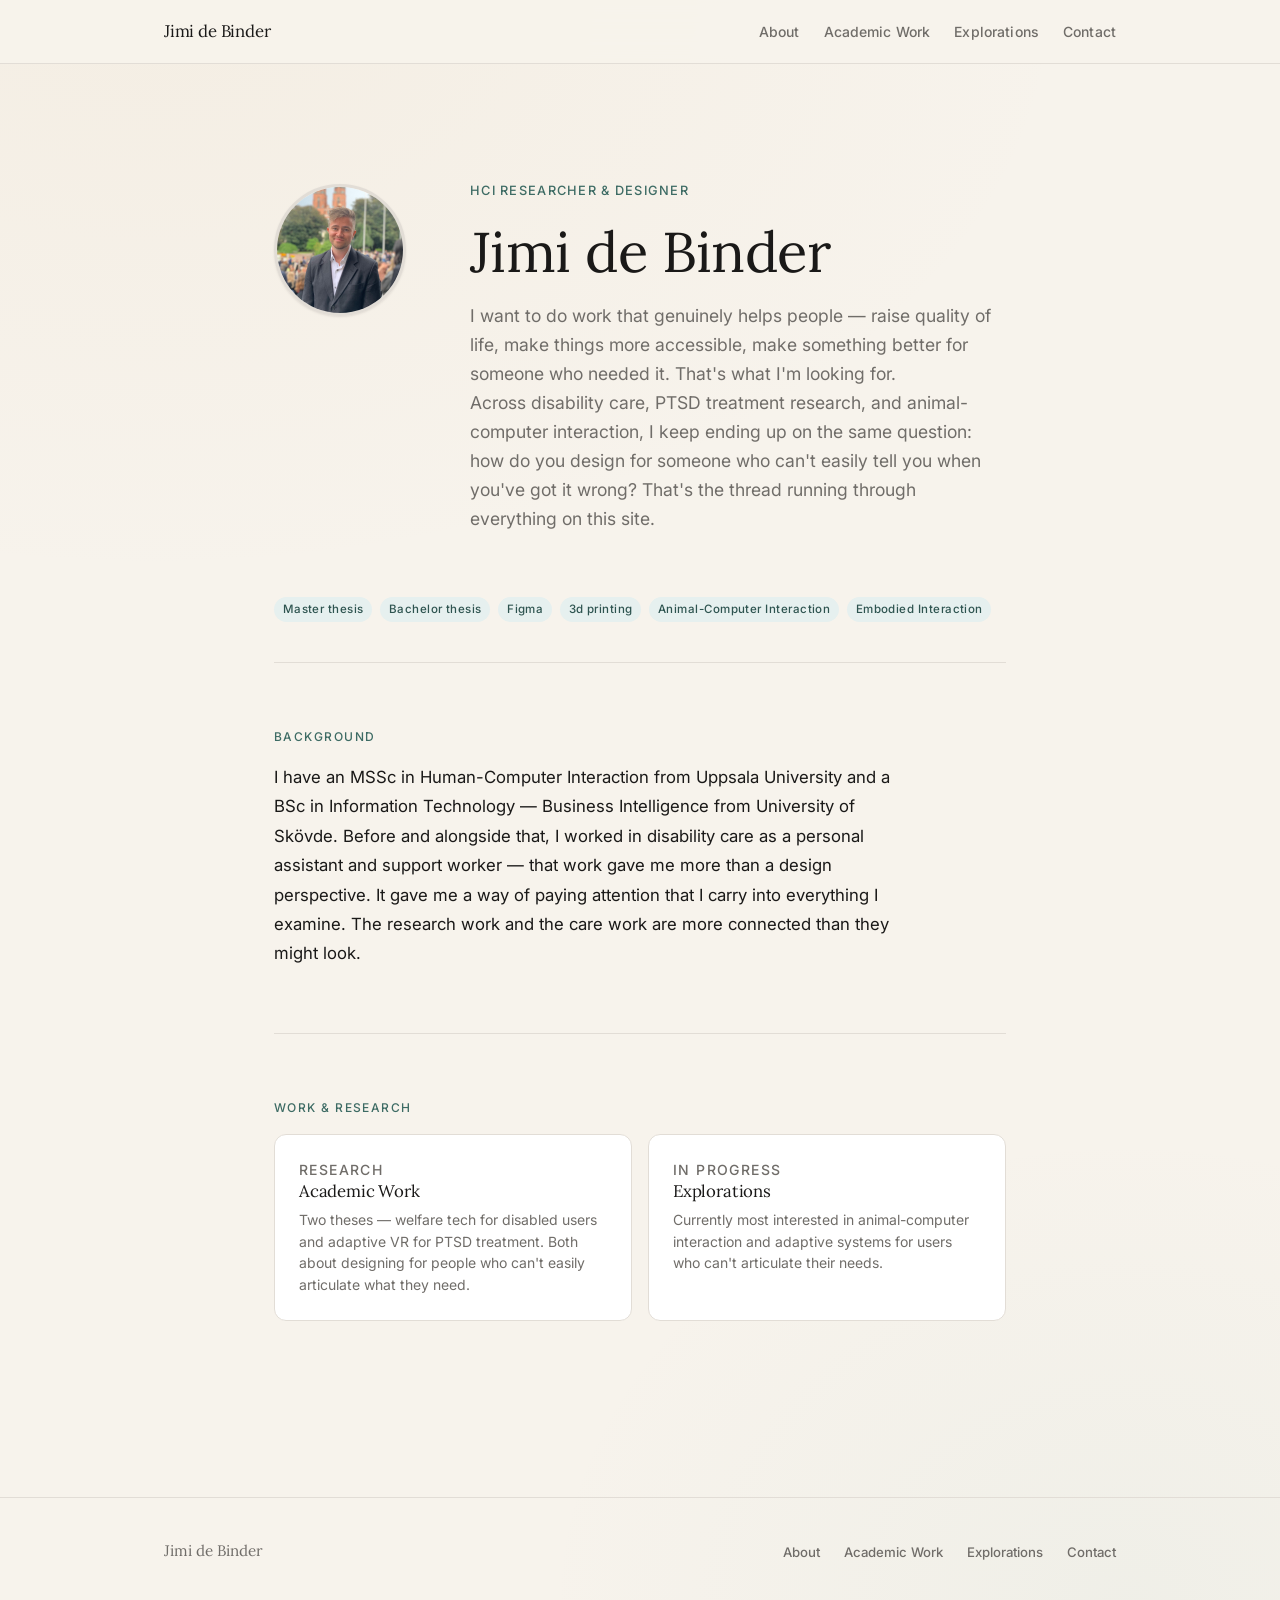
==== commit d1c657f5: "Add topic navigation tags" ====
--- a/index.html
+++ b/index.html
@@ -32,7 +32,7 @@
 
       <section class="hero">
         <div class="hero-photo-wrap">
-          <img src="jimi.jpg" alt="Jimi de Binder" class="hero-photo">
+          <img src="images/jimi.jpg" alt="Jimi de Binder" class="hero-photo">
           <p class="hero-photo-caption">Taken outside the building where the graduation ceremony was held in Uppsala, 2024.</p>
         </div>
         <div class="hero-text">
@@ -42,6 +42,15 @@
           <p class="hero-subtitle">Across disability care, PTSD treatment research, and animal-computer interaction, I keep ending up on the same question: how do you design for someone who can't easily tell you when you've got it wrong? That's the thread running through everything on this site.</p>
         </div>
       </section>
+
+      <nav class="topic-tags" aria-label="Jump to topics">
+        <a href="academic.html#masters-thesis" class="tag">Master thesis</a>
+        <a href="academic.html#bachelors-thesis" class="tag">Bachelor thesis</a>
+        <a href="academic.html#figma" class="tag">Figma</a>
+        <a href="explorations.html#sisu-compass" class="tag">3d printing</a>
+        <a href="explorations.html#animal-computer-interaction" class="tag">Animal-Computer Interaction</a>
+        <a href="academic.html#embodied-interaction" class="tag">Embodied Interaction</a>
+      </nav>
 
       <section class="section reveal">
         <span class="section-label">Background</span>
--- a/styles.css
+++ b/styles.css
@@ -404,6 +404,29 @@
   margin-bottom: var(--space-sm);
 }
 
+.topic-tags {
+  display: flex;
+  flex-wrap: wrap;
+  gap: 0.5rem;
+  padding: 0 0 var(--space-lg);
+  border-bottom: 1px solid var(--color-border);
+}
+
+.topic-tags .tag {
+  cursor: pointer;
+  transition: background var(--transition-fast), color var(--transition-fast), transform var(--transition-fast);
+}
+
+.topic-tags .tag:hover {
+  background: var(--color-accent);
+  color: #fff;
+  transform: translateY(-1px);
+}
+
+.anchor-target {
+  scroll-margin-top: calc(var(--nav-height) + var(--space-sm));
+}
+
 /* ===== SCROLL REVEAL ===== */
 .reveal {
   opacity: 0;
@@ -548,6 +571,10 @@
   transition: transform 0.3s ease-out;
 }
 
+.customer-journey-gallery .image-grid-cell:hover img {
+  transform: none;
+}
+
 @media (hover: none) {
   .image-grid-cell:hover img {
     transform: none;
@@ -693,6 +720,10 @@
   transition: box-shadow var(--transition-base), transform var(--transition-base);
 }
 
+.cykelgarage-card {
+  order: -1;
+}
+
 .assignment-card:hover {
   box-shadow: var(--shadow-md);
   transform: translateY(-2px);
@@ -753,6 +784,21 @@
 .assignment-pdf-link:hover {
   color: var(--color-accent-dark);
   gap: 0.5rem;
+}
+
+.assignment-figma-link {
+  background: var(--color-accent);
+  color: #fff;
+  border: 1px solid var(--color-accent);
+  border-radius: var(--radius-sm);
+  padding: 0.65rem 0.8rem;
+  margin-bottom: var(--space-md);
+}
+
+.assignment-figma-link:hover {
+  background: var(--color-accent-dark);
+  border-color: var(--color-accent-dark);
+  color: #fff;
 }
 
 .assignment-preview {
@@ -996,6 +1042,10 @@
   flex-direction: column;
   gap: var(--space-sm);
   margin-bottom: var(--space-md);
+}
+
+.olfactory-compass-card {
+  order: -1;
 }
 
 .exploration-card.card-tinted {
@@ -1090,6 +1140,43 @@
   margin: 0;
 }
 
+.exploration-notes {
+  display: flex;
+  flex-direction: column;
+  gap: var(--space-sm);
+}
+
+.exploration-notes h4 {
+  font-size: 1.05rem;
+  color: var(--color-accent-dark);
+  margin-top: var(--space-sm);
+}
+
+.exploration-notes h4:first-child {
+  margin-top: 0;
+}
+
+.exploration-notes ul {
+  display: flex;
+  flex-direction: column;
+  gap: var(--space-sm);
+  list-style: none;
+  margin: 0;
+  padding: 0;
+}
+
+.exploration-notes li {
+  padding-left: 1.25rem;
+  position: relative;
+}
+
+.exploration-notes li::before {
+  content: '\2022';
+  position: absolute;
+  left: 0;
+  color: var(--color-accent);
+}
+
 .exploration-figure {
   display: block;
   width: 100%;
@@ -1110,6 +1197,95 @@
   font-style: italic;
   margin: 0;
   text-align: center;
+}
+
+.sketchfab-embed-wrapper {
+  width: 100%;
+}
+
+.sketchfab-embed-wrapper iframe {
+  display: block;
+  width: 100%;
+  aspect-ratio: 16 / 9;
+  min-height: 280px;
+  border: 0;
+  border-radius: var(--radius-sm);
+  background: #1b1b1b;
+}
+
+.sketchfab-credit {
+  margin: 0.35rem 0 0;
+  color: var(--color-text-muted);
+  font-size: 0.72rem;
+  line-height: 1.4;
+}
+
+.sketchfab-credit a {
+  color: var(--color-accent);
+  font-weight: 600;
+}
+
+.exploration-image-placeholders {
+  display: grid;
+  grid-template-columns: repeat(2, minmax(0, 1fr));
+  gap: var(--space-sm);
+}
+
+.exploration-image-placeholder {
+  aspect-ratio: 4 / 3;
+  padding: var(--space-md);
+  border: 1px dashed var(--color-border);
+  border-radius: var(--radius-sm);
+  background: rgba(255, 255, 255, 0.3);
+  display: flex;
+  flex-direction: column;
+  align-items: center;
+  justify-content: center;
+  text-align: center;
+}
+
+.exploration-image-placeholder-featured {
+  aspect-ratio: 16 / 9;
+  padding: 0;
+  overflow: hidden;
+}
+
+.exploration-image-placeholder-featured img {
+  width: 100%;
+  height: 100%;
+  display: block;
+  object-fit: cover;
+}
+
+.exploration-image-placeholder > img {
+  width: 100%;
+  height: 100%;
+  display: block;
+  object-fit: cover;
+  cursor: zoom-in;
+}
+
+.exploration-image-placeholder span,
+.exploration-image-placeholder p {
+  color: var(--color-text-muted);
+}
+
+.exploration-image-placeholder span {
+  font-size: 0.75rem;
+  font-weight: 600;
+  letter-spacing: 0.08em;
+  text-transform: uppercase;
+}
+
+.exploration-image-placeholder p {
+  margin: 0.35rem 0 0;
+  font-style: italic;
+}
+
+@media (max-width: 520px) {
+  .exploration-image-placeholders {
+    grid-template-columns: 1fr;
+  }
 }
 
 /* ===== LIGHTBOX ===== */
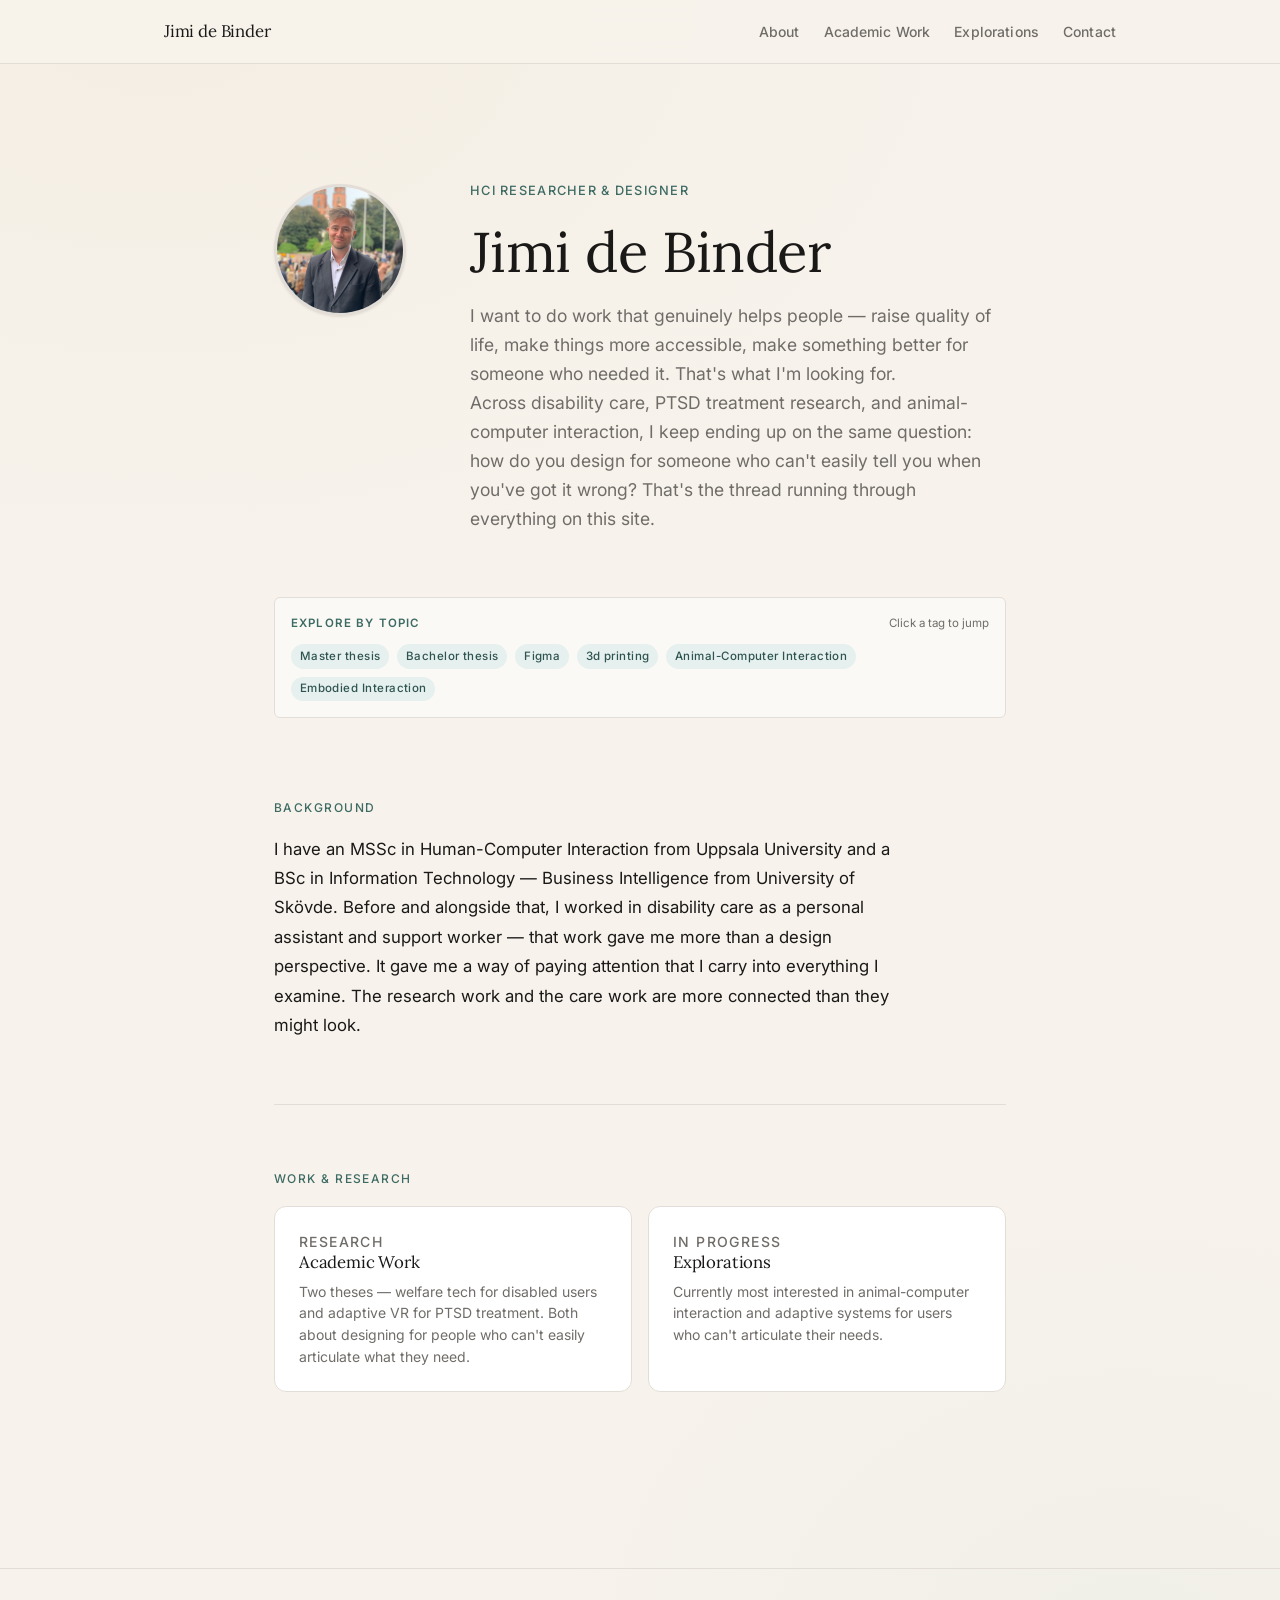
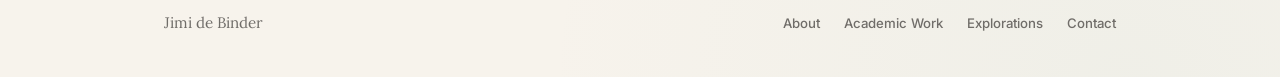
==== commit 580576bd: "Group topic tags on homepage" ====
--- a/index.html
+++ b/index.html
@@ -43,13 +43,19 @@
         </div>
       </section>
 
-      <nav class="topic-tags" aria-label="Jump to topics">
-        <a href="academic.html#masters-thesis" class="tag">Master thesis</a>
-        <a href="academic.html#bachelors-thesis" class="tag">Bachelor thesis</a>
-        <a href="academic.html#figma" class="tag">Figma</a>
-        <a href="explorations.html#sisu-compass" class="tag">3d printing</a>
-        <a href="explorations.html#animal-computer-interaction" class="tag">Animal-Computer Interaction</a>
-        <a href="academic.html#embodied-interaction" class="tag">Embodied Interaction</a>
+      <nav class="topic-nav" aria-label="Jump to topics">
+        <div class="topic-nav-heading">
+          <span class="topic-nav-label">Explore by topic</span>
+          <span class="topic-nav-hint">Click a tag to jump</span>
+        </div>
+        <div class="topic-tags">
+          <a href="academic.html#masters-thesis" class="tag">Master thesis</a>
+          <a href="academic.html#bachelors-thesis" class="tag">Bachelor thesis</a>
+          <a href="academic.html#figma" class="tag">Figma</a>
+          <a href="explorations.html#sisu-compass" class="tag">3d printing</a>
+          <a href="explorations.html#animal-computer-interaction" class="tag">Animal-Computer Interaction</a>
+          <a href="academic.html#embodied-interaction" class="tag">Embodied Interaction</a>
+        </div>
       </nav>
 
       <section class="section reveal">
--- a/styles.css
+++ b/styles.css
@@ -404,12 +404,39 @@
   margin-bottom: var(--space-sm);
 }
 
+.topic-nav {
+  padding: var(--space-sm);
+  margin-bottom: var(--space-sm);
+  background: rgba(255, 255, 255, 0.52);
+  border: 1px solid var(--color-border);
+  border-radius: var(--radius-sm);
+}
+
+.topic-nav-heading {
+  display: flex;
+  align-items: baseline;
+  justify-content: space-between;
+  gap: var(--space-sm);
+  margin-bottom: 0.65rem;
+}
+
+.topic-nav-label {
+  font-size: 0.72rem;
+  font-weight: 600;
+  letter-spacing: 0.1em;
+  text-transform: uppercase;
+  color: var(--color-accent);
+}
+
+.topic-nav-hint {
+  font-size: 0.72rem;
+  color: var(--color-text-muted);
+}
+
 .topic-tags {
   display: flex;
   flex-wrap: wrap;
   gap: 0.5rem;
-  padding: 0 0 var(--space-lg);
-  border-bottom: 1px solid var(--color-border);
 }
 
 .topic-tags .tag {
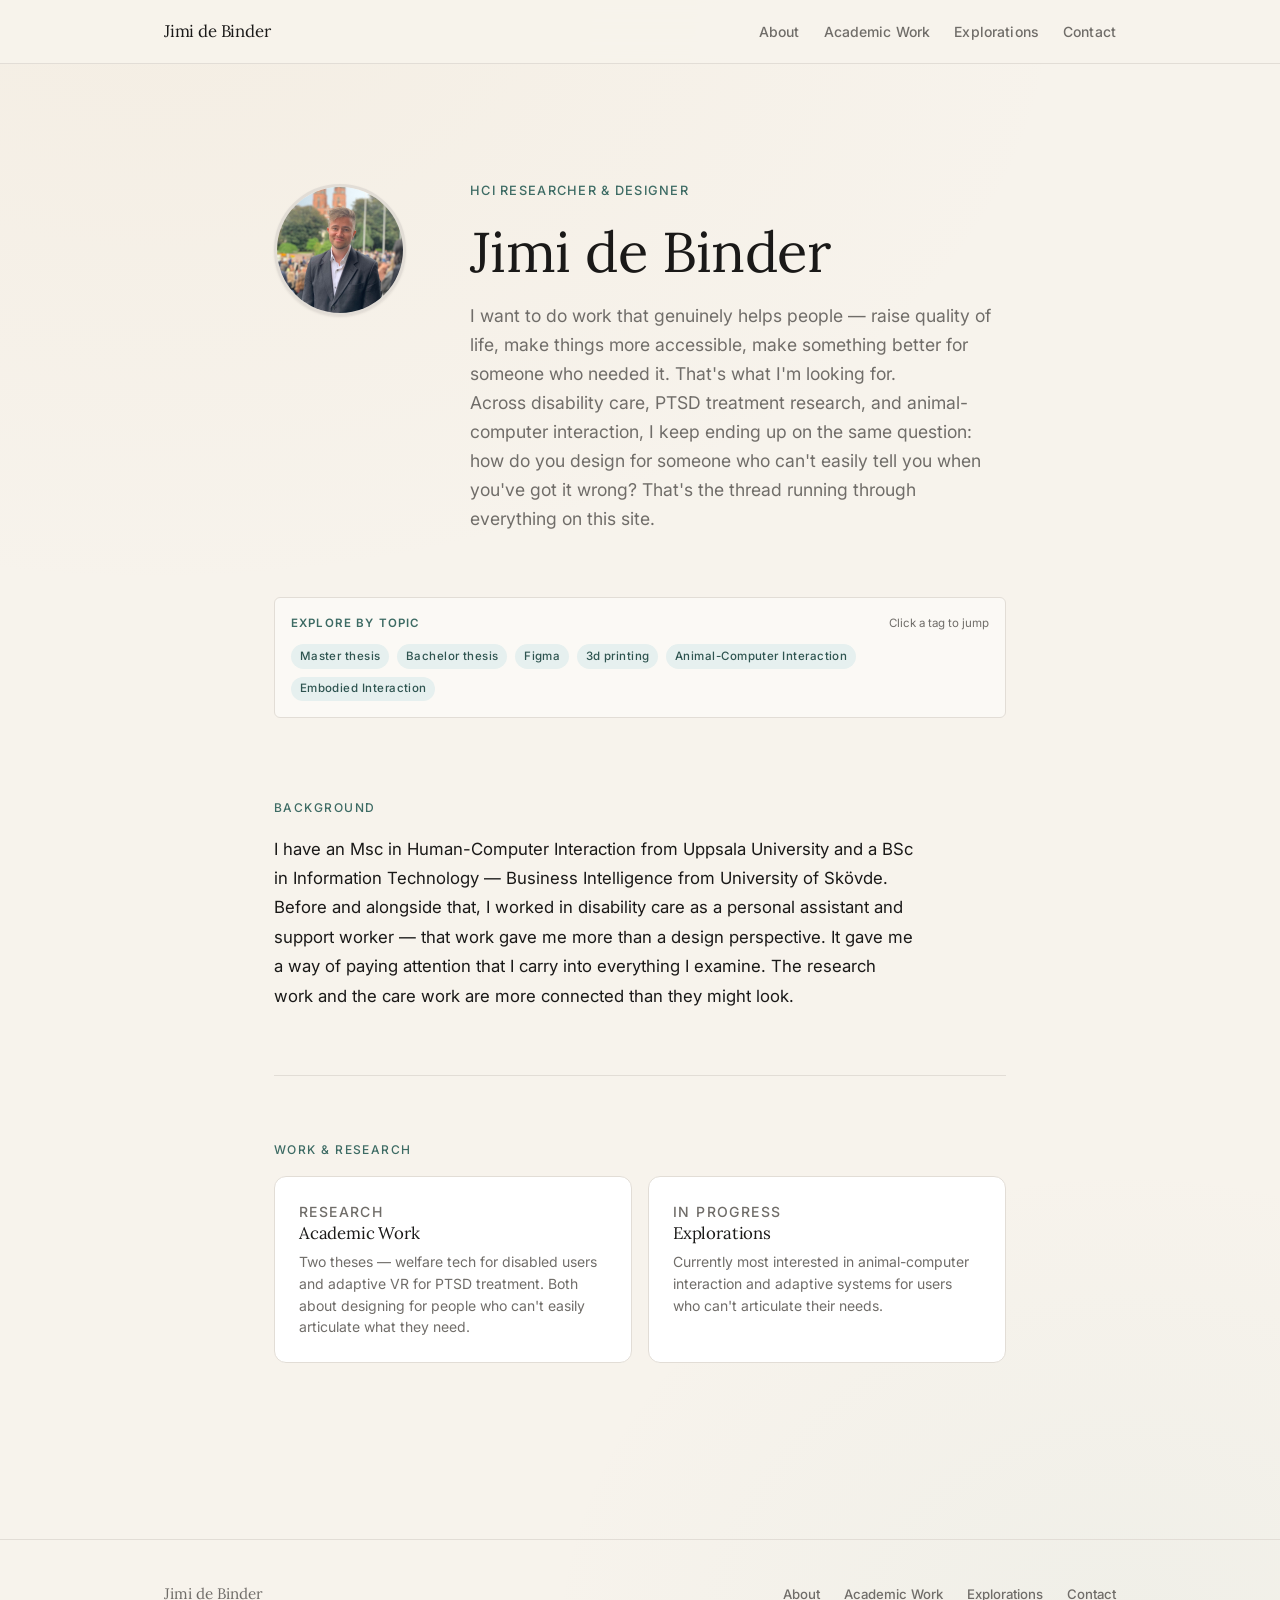
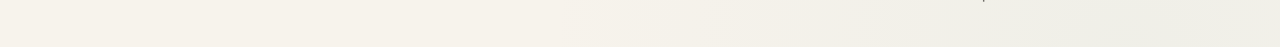
==== commit 39ecd8da: "Correct degree abbreviation to Msc" ====
--- a/index.html
+++ b/index.html
@@ -60,7 +60,7 @@
 
       <section class="section reveal">
         <span class="section-label">Background</span>
-        <p style="font-size: 1.05rem; line-height: 1.75; max-width: 640px;">I have an MSSc in Human-Computer Interaction from Uppsala University and a BSc in Information Technology — Business Intelligence from University of Skövde. Before and alongside that, I worked in disability care as a personal assistant and support worker — that work gave me more than a design perspective. It gave me a way of paying attention that I carry into everything I examine. The research work and the care work are more connected than they might look.</p>
+        <p style="font-size: 1.05rem; line-height: 1.75; max-width: 640px;">I have an Msc in Human-Computer Interaction from Uppsala University and a BSc in Information Technology — Business Intelligence from University of Skövde. Before and alongside that, I worked in disability care as a personal assistant and support worker — that work gave me more than a design perspective. It gave me a way of paying attention that I carry into everything I examine. The research work and the care work are more connected than they might look.</p>
       </section>
 
       <section class="section reveal" style="transition-delay: 0.05s">
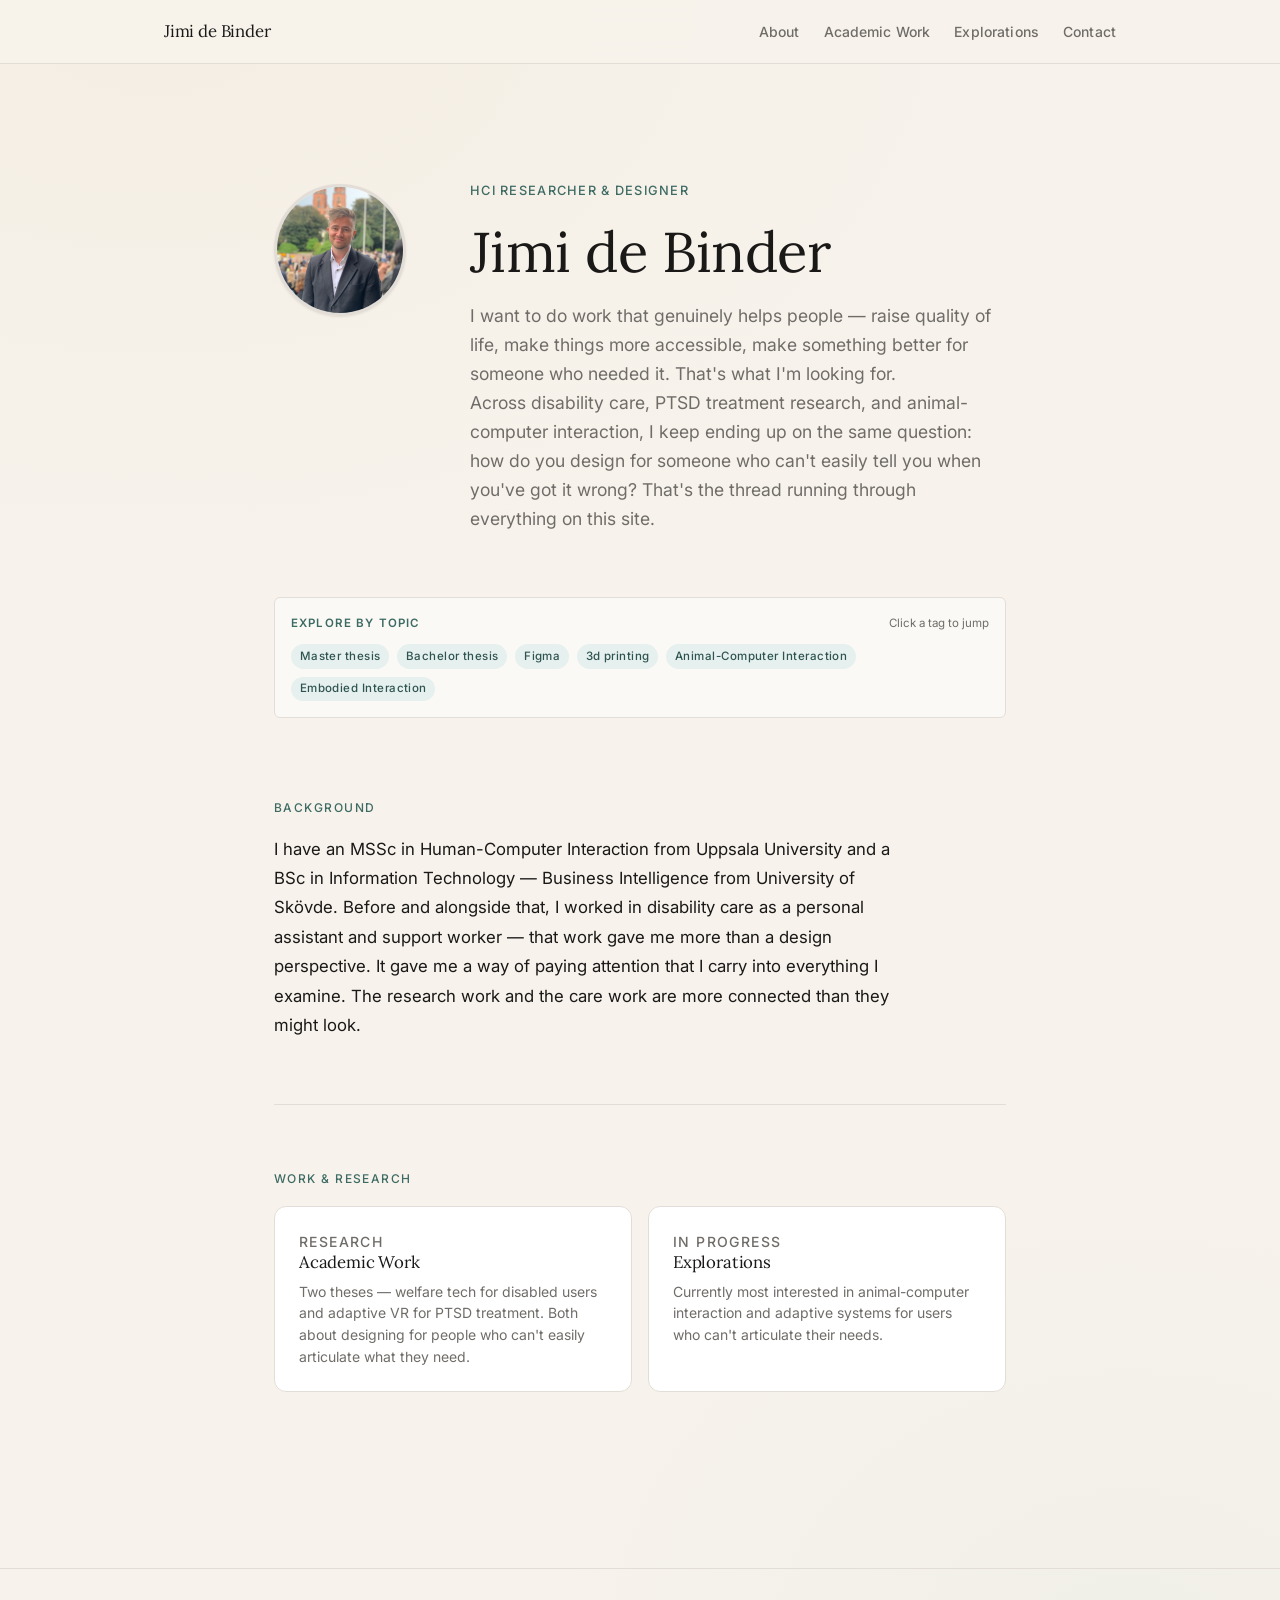
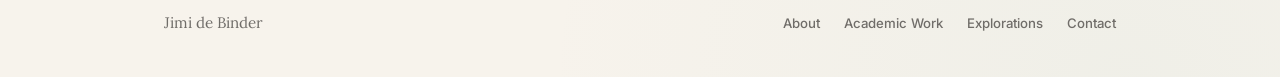
==== commit e7ee89cb: "Restore degree abbreviation to MSSc" ====
--- a/index.html
+++ b/index.html
@@ -60,7 +60,7 @@
 
       <section class="section reveal">
         <span class="section-label">Background</span>
-        <p style="font-size: 1.05rem; line-height: 1.75; max-width: 640px;">I have an Msc in Human-Computer Interaction from Uppsala University and a BSc in Information Technology — Business Intelligence from University of Skövde. Before and alongside that, I worked in disability care as a personal assistant and support worker — that work gave me more than a design perspective. It gave me a way of paying attention that I carry into everything I examine. The research work and the care work are more connected than they might look.</p>
+        <p style="font-size: 1.05rem; line-height: 1.75; max-width: 640px;">I have an MSSc in Human-Computer Interaction from Uppsala University and a BSc in Information Technology — Business Intelligence from University of Skövde. Before and alongside that, I worked in disability care as a personal assistant and support worker — that work gave me more than a design perspective. It gave me a way of paying attention that I carry into everything I examine. The research work and the care work are more connected than they might look.</p>
       </section>
 
       <section class="section reveal" style="transition-delay: 0.05s">
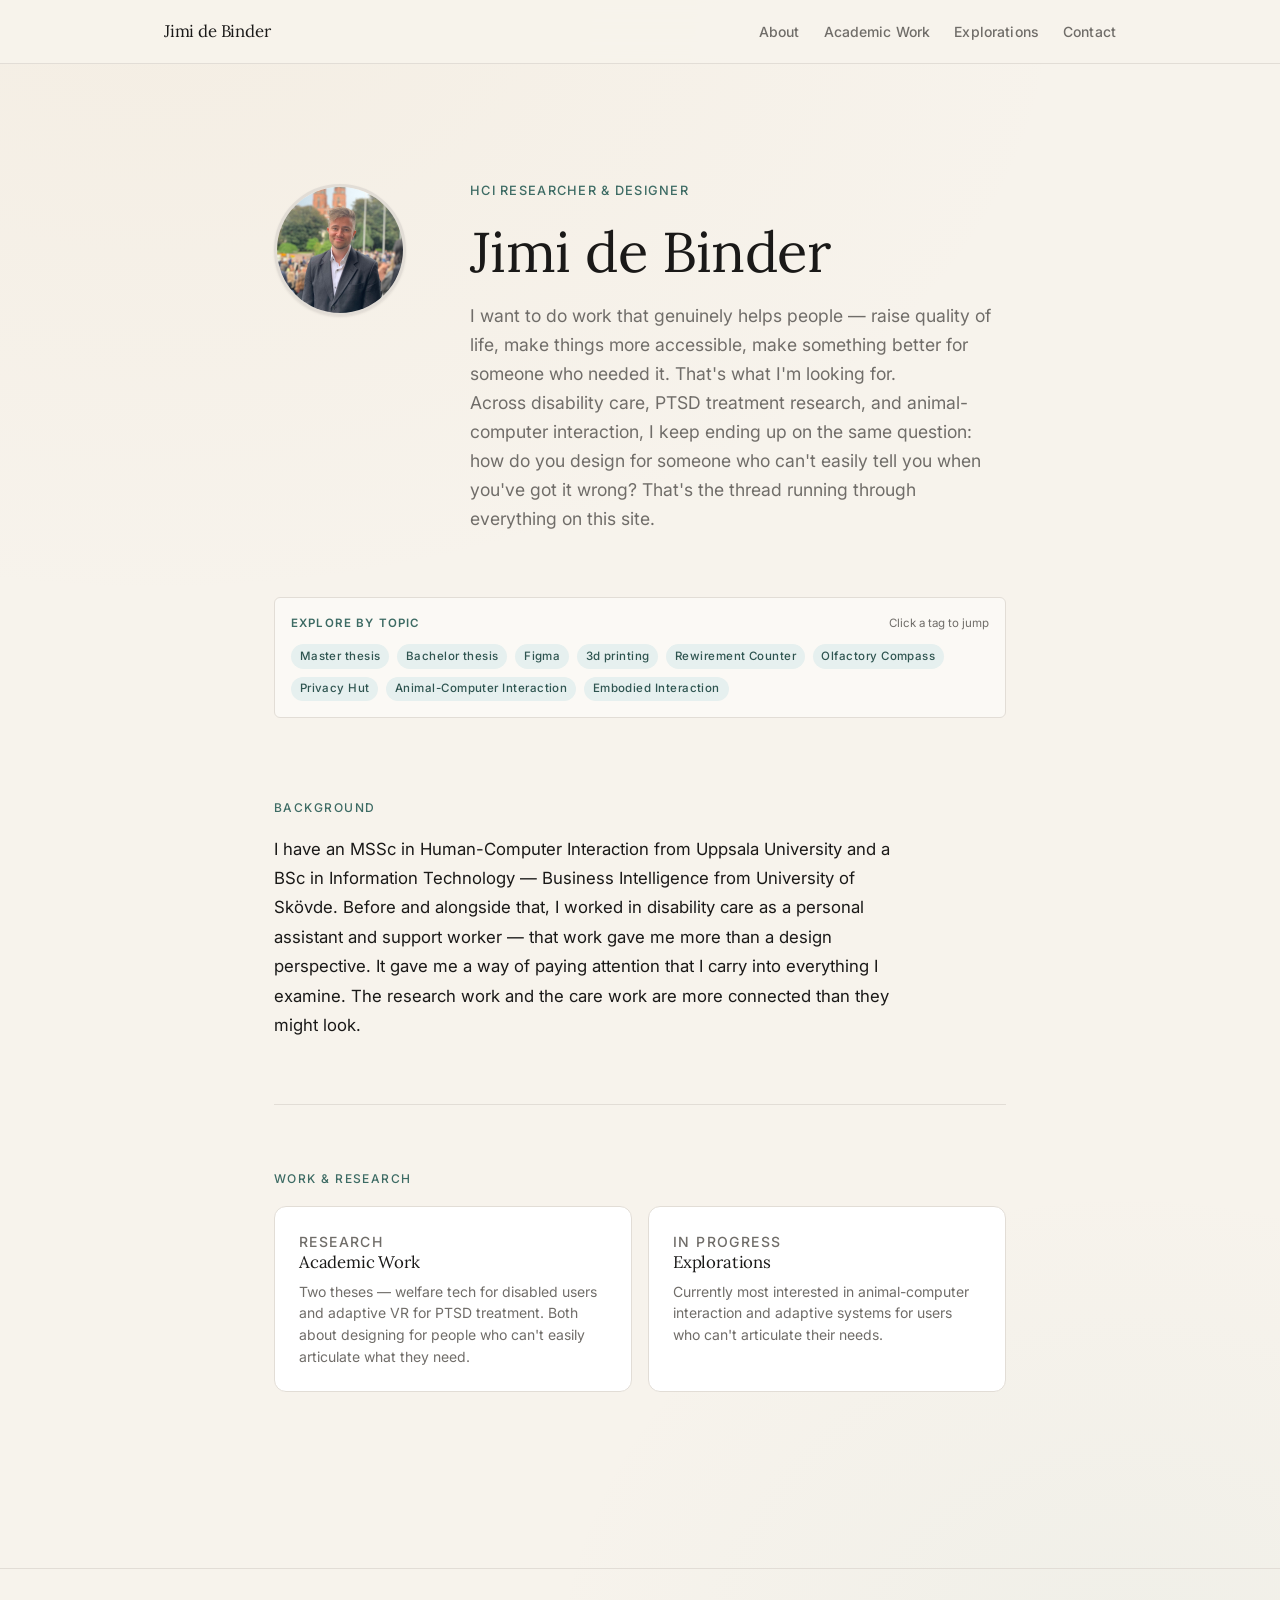
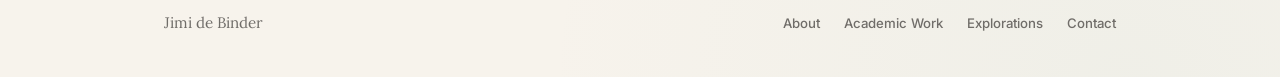
==== commit 50ba8325: "Add project topic tags" ====
--- a/index.html
+++ b/index.html
@@ -53,6 +53,9 @@
           <a href="academic.html#bachelors-thesis" class="tag">Bachelor thesis</a>
           <a href="academic.html#figma" class="tag">Figma</a>
           <a href="explorations.html#sisu-compass" class="tag">3d printing</a>
+          <a href="explorations.html#rewirement-counter" class="tag">Rewirement Counter</a>
+          <a href="explorations.html#sisu-compass" class="tag">Olfactory Compass</a>
+          <a href="explorations.html#animal-computer-interaction" class="tag">Privacy Hut</a>
           <a href="explorations.html#animal-computer-interaction" class="tag">Animal-Computer Interaction</a>
           <a href="academic.html#embodied-interaction" class="tag">Embodied Interaction</a>
         </div>
--- a/styles.css
+++ b/styles.css
@@ -629,6 +629,8 @@
 }
 
 .thesis-card {
+  width: 100%;
+  box-sizing: border-box;
   background: var(--color-surface);
   border: 1px solid var(--color-border);
   border-top: 4px solid var(--color-accent);
@@ -689,6 +691,93 @@
   margin-bottom: var(--space-sm);
 }
 
+#masters-thesis .thesis-description > .thesis-highlights-label,
+#bachelors-thesis .thesis-description > .thesis-highlights-label {
+  margin-top: var(--space-md);
+  margin-bottom: 0.45rem;
+  padding-left: 0.7rem;
+  border-left: 2px solid var(--color-accent);
+  display: block;
+  font-size: 0.8rem;
+  font-weight: 600;
+  letter-spacing: 0.12em;
+  line-height: 1.35;
+  text-transform: uppercase;
+  color: var(--color-accent-dark);
+}
+
+#masters-thesis .thesis-description > .thesis-highlights-label:first-child,
+#bachelors-thesis .thesis-description > .thesis-highlights-label:first-child {
+  margin-top: 0;
+}
+
+#masters-thesis .thesis-highlights-label,
+#bachelors-thesis .thesis-highlights-label {
+  margin-bottom: 0.55rem;
+  padding-left: 0.7rem;
+  border-left: 2px solid var(--color-accent);
+  display: block;
+  font-size: 0.8rem;
+  font-weight: 600;
+  letter-spacing: 0.12em;
+  line-height: 1.35;
+  text-transform: uppercase;
+  color: var(--color-accent-dark);
+}
+
+#bachelors-thesis .exploration-figure {
+  margin-top: var(--space-sm);
+  margin-bottom: var(--space-xs);
+}
+
+#bachelors-thesis .exploration-figure-caption {
+  margin-bottom: var(--space-sm);
+}
+
+.thesis-section {
+  margin-top: var(--space-md);
+}
+
+.thesis-section:first-child {
+  margin-top: 0;
+}
+
+.thesis-card-expander {
+  margin-top: var(--space-md);
+  padding-top: var(--space-sm);
+  border-top: 1px solid var(--color-border);
+}
+
+.thesis-card-expander > summary {
+  cursor: pointer;
+  list-style: none;
+  color: var(--color-accent-dark);
+  font-size: 0.85rem;
+  font-weight: 600;
+  letter-spacing: 0.08em;
+  text-transform: uppercase;
+}
+
+.thesis-card-expander > summary::-webkit-details-marker {
+  display: none;
+}
+
+.thesis-card-expander > summary::after {
+  content: '+';
+  float: right;
+  font-size: 1.1rem;
+  font-weight: 400;
+  line-height: 1;
+}
+
+.thesis-card-expander[open] > summary::after {
+  content: '\2212';
+}
+
+.thesis-expanded-content {
+  padding-top: var(--space-xs);
+}
+
 .thesis-highlights {
   margin-top: var(--space-md);
   padding-top: var(--space-md);
@@ -733,13 +822,19 @@
   display: flex;
   flex-direction: column;
   gap: var(--space-md);
+  width: 100%;
+  max-width: var(--max-width);
+  margin-right: auto;
+  margin-left: auto;
   margin-top: var(--space-lg);
 }
 
 .assignment-card {
+  width: 100%;
+  box-sizing: border-box;
   background: var(--color-surface);
   border: 1px solid var(--color-border);
-  border-left: 3px solid var(--color-accent);
+  border-top: 4px solid var(--color-accent);
   border-radius: var(--radius-md);
   overflow: hidden;
   display: flex;
@@ -1071,8 +1166,16 @@
   margin-bottom: var(--space-md);
 }
 
-.olfactory-compass-card {
+#rewirement-counter {
+  order: -2;
+}
+
+#sisu-compass {
   order: -1;
+}
+
+#animal-computer-interaction {
+  order: 0;
 }
 
 .exploration-card.card-tinted {
